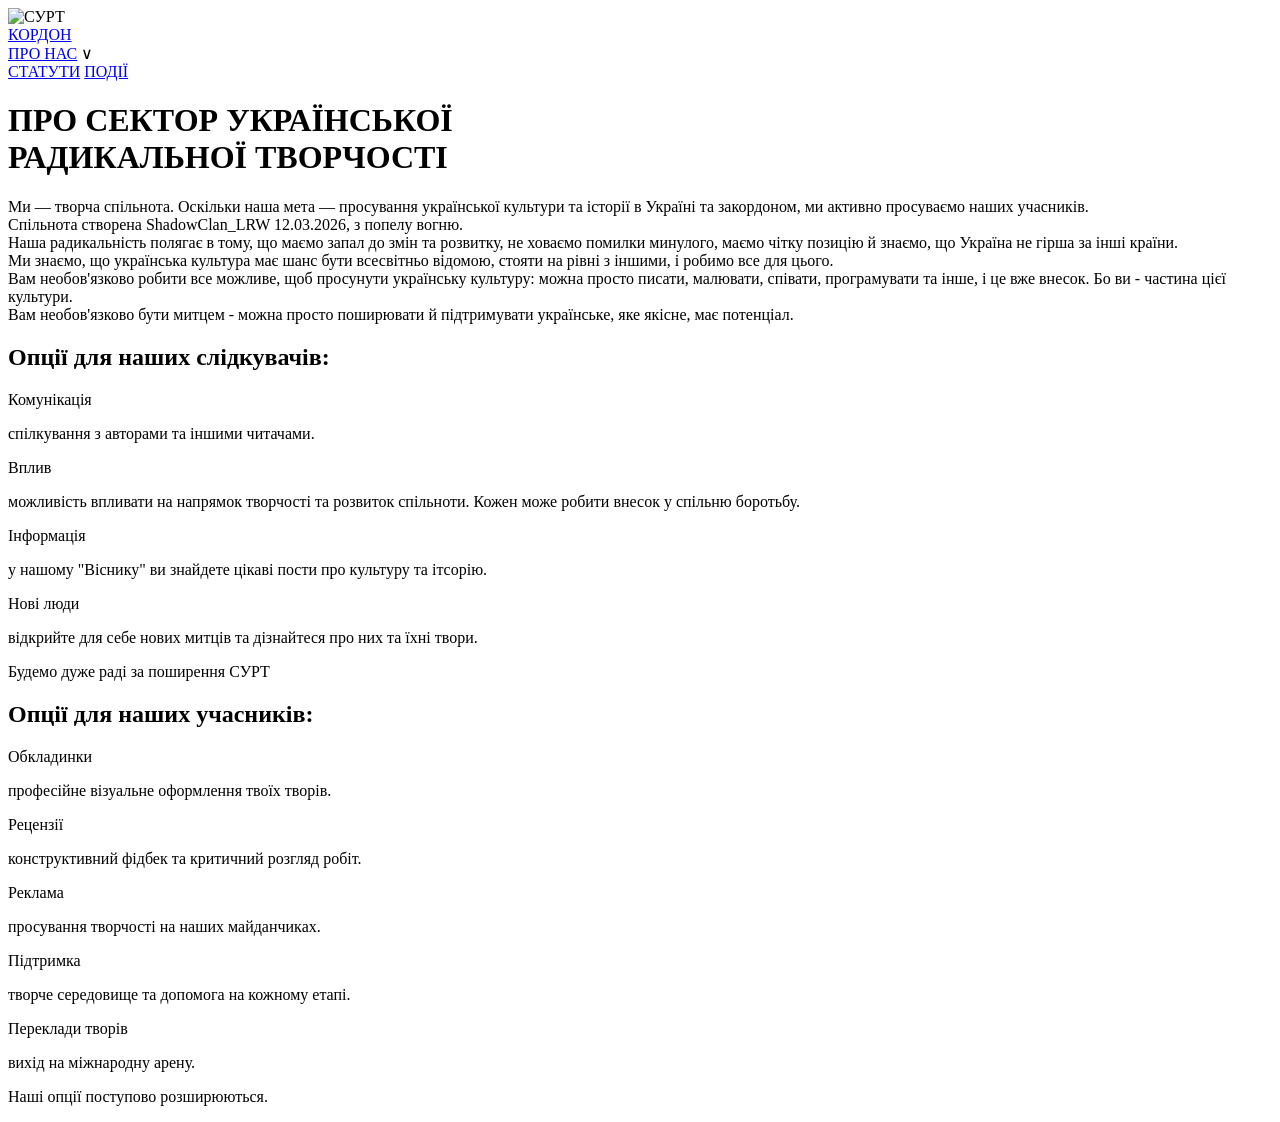
==== about.html @ 91644894 "Add files via upload" ====
<!DOCTYPE html>
<html lang="uk">
<head>
    <meta charset="UTF-8">
    <meta name="viewport" content="width=device-width, initial-scale=1.0">
    <title>Про СУРТ</title>
    <link rel="stylesheet" href="../css/style.css">
    <link rel="stylesheet" href="../css/about.css">
</head>
<body>

<div class="app-container"> <aside class="sidebar"> <div class="sidebar-logo-container"> 
            <img src="../img/logo.jpg" alt="СУРТ" class="sidebar-logo">
        </div>
        <nav>
    <a href="index.html" class="nav-item">КОРДОН</a> 
    <div class="dropdown" id="about-dropdown">
    <div class="nav-item-wrapper">
        <a href="about.html" class="nav-item active">ПРО НАС</a>
        <span class="dropdown-toggle-arrow">∨</span>
    </div>
    
    <div class="dropdown-content">
        <a href="statut.html" class="sub-item">СТАТУТИ</a>
        <a href="activity.html" class="sub-item">ПОДІЇ</a>
    </div>
</div>
</nav>
    </aside>

    <main class="main-content about-page"> <header class="about-header">
            <h1 class="main-title">
                <span class="prefix">ПРО</span>
                СЕКТОР УКРАЇНСЬКОЇ <br>
                <span class="red">РАДИКАЛЬНОЇ</span> ТВОРЧОСТІ
            </h1>
        </header>

        <div class="credo">
            <p>Ми — творча спільнота. Оскільки наша мета — <span class="red">просування української культури та історії</span> в Україні та закордоном, ми активно просуваємо наших учасників.
                <br>
                Спільнота створена ShadowClan_LRW 12.03.2026, з попелу вогню. 
                <br>
                Наша радикальність полягає в тому, що маємо запал до змін та розвитку, не ховаємо помилки минулого, маємо чітку позицію й знаємо, що Україна не гірша за інші країни. 
                <br>
                Ми знаємо, що українська культура має шанс бути всесвітньо відомою, стояти на рівні з іншими, і робимо все для цього. 
                    <br>
                Вам необов'язково робити все можливе, щоб просунути українську культуру: можна просто писати, малювати, співати, програмувати та інше, і це вже внесок. Бо <span class="red">ви - частина цієї культури.</span>
                <br>
                <span class="red">Вам необов'язково бути митцем</span> - можна просто поширювати й підтримувати українське, яке якісне, має потенціал.
            </p>
        </div>

        <section class="options-section">
            <h2 class="section-title">Опції для наших слідкувачів:</h2>
            <div class="services-stack">
                <div class="service-card">
                    <span class="label">Комунікація</span>
                    <p>спілкування з авторами та іншими читачами.</p>
                </div>
                <div class="service-card">
                    <span class="label">Вплив</span>
                    <p>можливість впливати на напрямок творчості та розвиток спільноти. Кожен може робити внесок у спільню боротьбу.</p>
                </div>
                <div class="service-card">
                    <span class="label">Інформація</span>
                    <p>у нашому "Віснику" ви знайдете цікаві пости про культуру та ітсорію.</p>
                </div>
                <div class="service-card">
                    <span class="label">Нові люди</span>
                    <p>відкрийте для себе нових митців та дізнайтеся про них та їхні твори.</p>
                </div>
            </div>
            <p class="thank">Будемо дуже раді за поширення СУРТ</p>
        </section>

        <section class="options-section">
            <h2 class="section-title">Опції для наших учасників:</h2>
            <div class="services-stack">
                <div class="service-card">
                    <span class="label">Обкладинки</span>
                    <p>професійне візуальне оформлення твоїх творів.</p>
                </div>
                <div class="service-card">
                    <span class="label">Рецензії</span>
                    <p>конструктивний фідбек та критичний розгляд робіт.</p>
                </div>
                <div class="service-card">
                    <span class="label">Реклама</span>
                    <p>просування творчості на наших майданчиках.</p>
                </div>
                <div class="service-card">
                    <span class="label">Підтримка</span>
                    <p>творче середовище та допомога на кожному етапі.</p>
                </div>
                <div class="service-card">
                    <span class="label">Переклади творів</span>
                    <p>вихід на міжнародну арену.</p>
                </div>
            </div>
            <p class="expand-info">Наші опції поступово розширюються.</p>
        </section>

    </main>
</div>

<script>
    document.addEventListener('DOMContentLoaded', function() {
        const dropdown = document.getElementById('surt-dropdown');
        const toggle = dropdown.querySelector('.dropdown-toggle');

        if (toggle) {
            toggle.addEventListener('click', function(e) {
                e.preventDefault();
                dropdown.classList.toggle('open');
            });
        }
    });

document.addEventListener('DOMContentLoaded', function() {
    // Шукаємо всі стрілочки для розкриття
    const arrows = document.querySelectorAll('.dropdown-toggle-arrow');

    arrows.forEach(arrow => {
        arrow.addEventListener('click', function(e) {
            // Знаходимо батьківський блок dropdown і перемикаємо клас open
            const dropdown = this.closest('.dropdown');
            dropdown.classList.toggle('open');
        });
    });
});

</script>

<script>
    document.addEventListener('DOMContentLoaded', function() {
        const path = window.location.pathname;

        // Якщо ми на сторінці ПРО НАС або дочірніх (statut.html, activity.html)
        if (path.includes('about.html') || path.includes('statut.html') || path.includes('activity.html')) {
            document.getElementById('about-dropdown').classList.add('open');
        }

        // Якщо ми на сторінці ОСОБОВОГО ВІДДІЛУ
        if (path.includes('writers.html')) { // Додайте сюди інші файли відділу
            document.getElementById('surt-dropdown').classList.add('open');
        }
    });
</script>

</body>
</html>
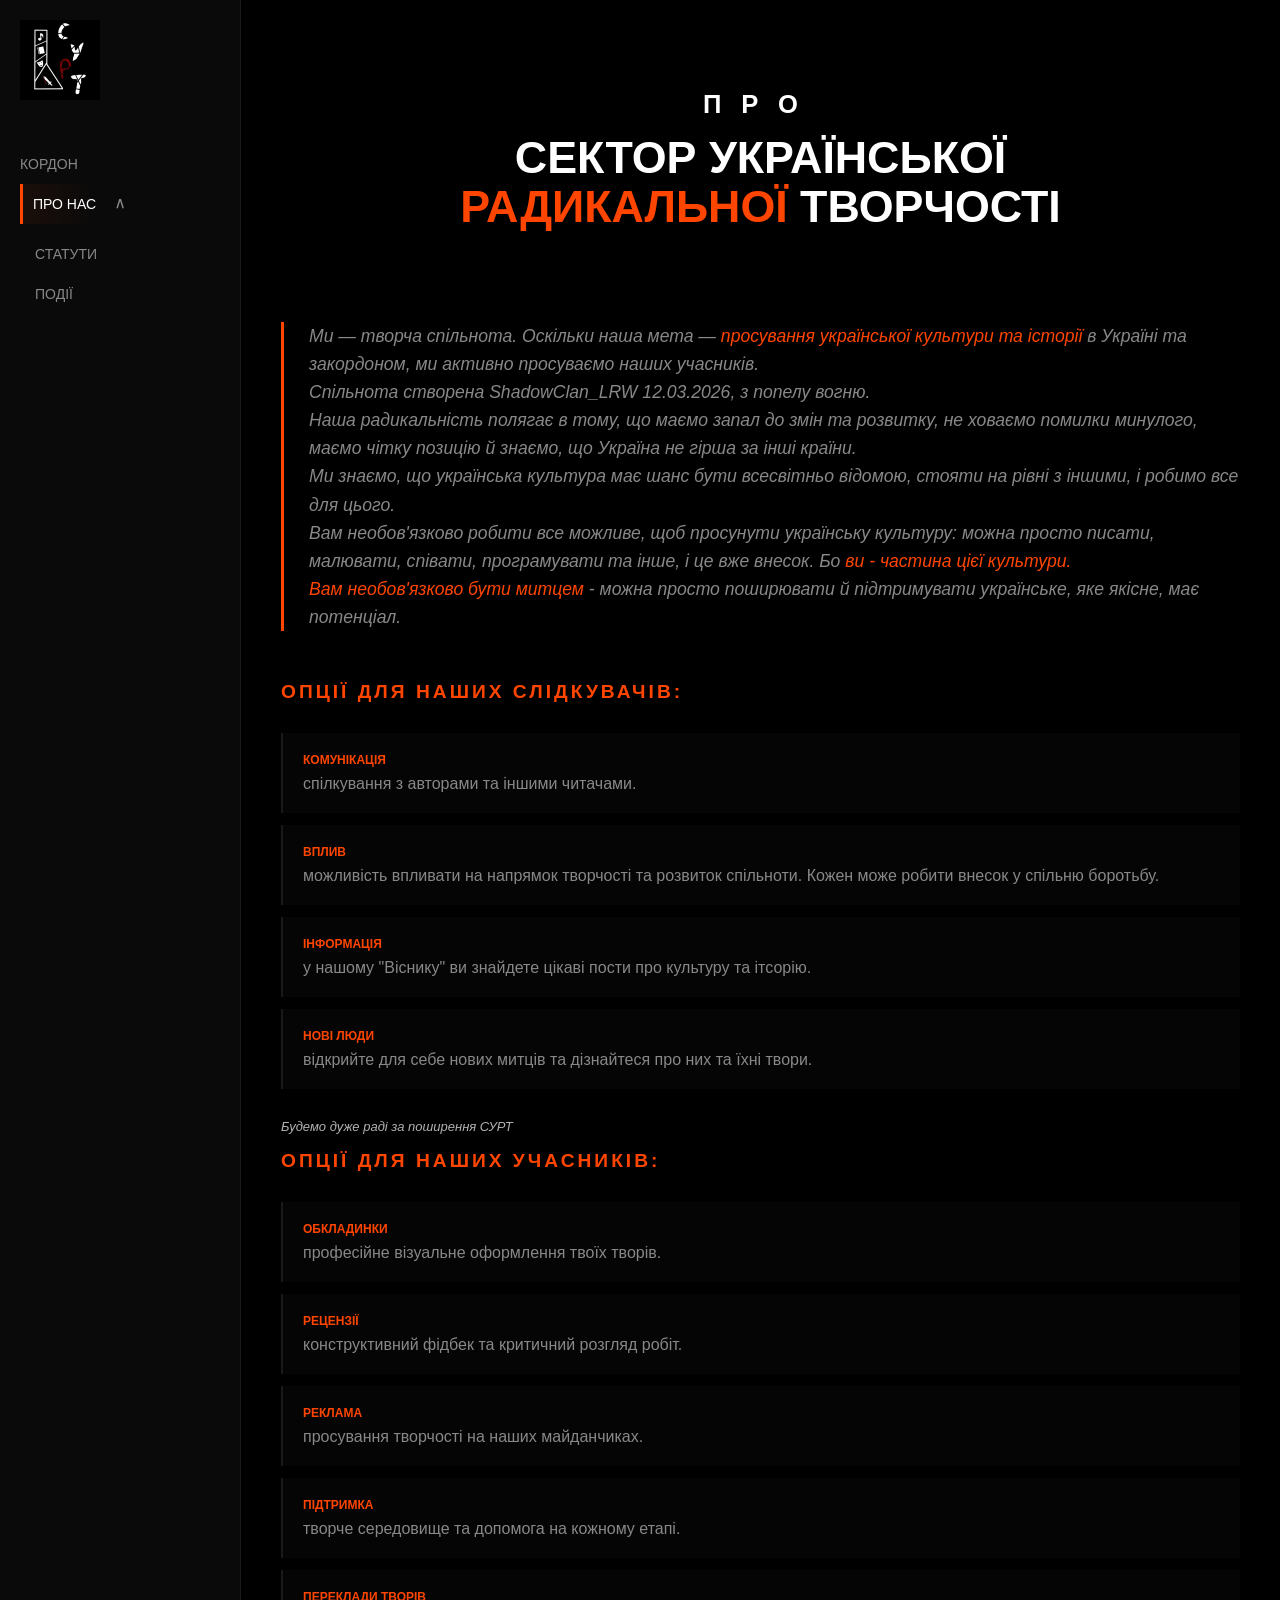
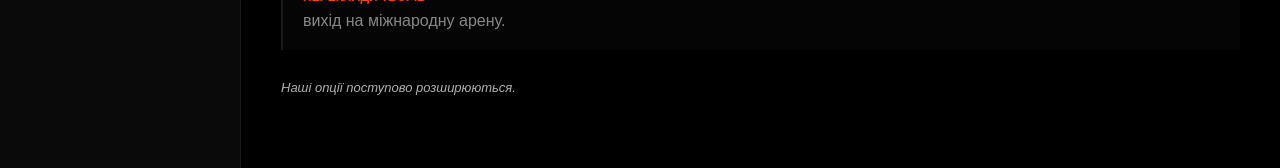
==== commit 7ea5ca0e: "Update about.html" ====
--- a/about.html
+++ b/about.html
@@ -4,13 +4,13 @@
     <meta charset="UTF-8">
     <meta name="viewport" content="width=device-width, initial-scale=1.0">
     <title>Про СУРТ</title>
-    <link rel="stylesheet" href="../css/style.css">
-    <link rel="stylesheet" href="../css/about.css">
+    <link rel="stylesheet" href="style.css">
+    <link rel="stylesheet" href="about.css">
 </head>
 <body>
 
 <div class="app-container"> <aside class="sidebar"> <div class="sidebar-logo-container"> 
-            <img src="../img/logo.jpg" alt="СУРТ" class="sidebar-logo">
+            <img src="logo.jpg" alt="СУРТ" class="sidebar-logo">
         </div>
         <nav>
     <a href="index.html" class="nav-item">КОРДОН</a> 
@@ -149,4 +149,4 @@
 </script>
 
 </body>
-</html>+</html>
--- a/style.css
+++ b/style.css
@@ -0,0 +1,116 @@
+/* ГЛОБАЛЬНА БАЗА */
+body { 
+    background-color: #000; 
+    color: #fff; 
+    font-family: 'Segoe UI', Tahoma, Geneva, Verdana, sans-serif; 
+    margin: 0; 
+}
+
+.app-container { 
+    display: flex; 
+    min-height: 100vh; 
+}
+
+.main-content { 
+    flex: 1; 
+}
+
+.red { 
+    color: #ff4500; 
+}
+
+/* SIDEBAR & NAV */
+.sidebar { 
+    width: 200px; 
+    background: #0a0a0a; 
+    border-right: 1px solid #1a1a1a; 
+    padding: 20px; 
+    flex-shrink: 0; 
+}
+
+.sidebar-logo { 
+    max-width: 80px; 
+    margin-bottom: 40px; 
+}
+
+.sidebar nav a { 
+    display: block; 
+    color: #888; 
+    text-decoration: none; 
+    padding: 12px 0; 
+    font-size: 14px; 
+    transition: 0.3s; 
+}
+
+.sidebar nav a.active,
+.sidebar nav a:hover, 
+.dropdown-toggle:hover {
+    color: #fff !important;
+    border-left: 3px solid #ff4500;
+    padding-left: 10px;
+    background: linear-gradient(to right, #ff450011, transparent);
+}
+
+.dropdown-toggle:hover .arrow {
+    color: #ff4500;
+}
+
+/* DROPDOWN (ВИПАДАЮЧЕ МЕНЮ) */
+.dropdown-content { 
+    max-height: 0; 
+    overflow: hidden; 
+    transition: 0.3s; 
+    display: flex; 
+    flex-direction: column; 
+    padding-left: 15px; 
+}
+
+.dropdown.open .dropdown-content { 
+    max-height: 200px; 
+    margin-top: 10px; 
+}
+
+.dropdown.open .arrow { 
+    transform: rotate(180deg); 
+    display: inline-block; 
+}
+
+.sub-item { 
+    color: #666; 
+    text-decoration: none; 
+    font-size: 13px; 
+    padding: 5px 0; 
+}
+
+.sub-item:hover { 
+    color: #ff4500; 
+}
+
+.arrow {
+    display: inline-block;
+    transition: transform 0.3s;
+}
+
+.nav-item-wrapper {
+    display: flex;
+    align-items: center;
+    justify-content: flex-start; /* Змінюємо тут: тепер вони стоять поруч */
+    gap: 8px; /* Саме цей параметр регулює точну відстань у пікселях */
+    cursor: pointer;
+}
+
+.dropdown-toggle-arrow {
+    color: #888;
+    padding: 10px;
+    transition: 0.3s;
+}
+
+.dropdown-toggle-arrow:hover {
+    color: #ff4500;
+}
+
+/* Коли список відкритий, повертаємо стрілочку */
+.dropdown.open .dropdown-toggle-arrow {
+    transform: rotate(180deg);
+}
+
--- a/about.css
+++ b/about.css
@@ -0,0 +1,102 @@
+/* ВІДСТУПИ ДЛЯ ВСІЄЇ СТОРІНКИ */
+.about-page {
+    padding: 60px 40px;
+}
+
+/* ЗАГОЛОВОК — ЦЕНТРУЄМО */
+.about-header {
+    width: 100%;
+    text-align: center;
+    margin-bottom: 60px;
+}
+
+.main-title {
+    color: #fff;
+    text-transform: uppercase;
+    line-height: 1.1;
+    font-size: 2.8rem;
+    display: inline-block;
+}
+
+.prefix {
+    display: block;
+    font-size: 1.6rem;
+    letter-spacing: 20px;
+    margin-bottom: 15px;
+    font-weight: 900;
+}
+
+.credo {
+    color: #888; /* Твій сірий текст */
+    border-left: 3px solid #ff4500; /* Помаранчева полосочка збоку */
+    padding-left: 25px; /* Відступ від лінії до тексту */
+    margin: 40px 0 50px 0; /* Відступи зверху та знизу */
+    max-width: 1200px; /* Щоб текст не розтягувався на весь екран */
+}
+
+.credo p {
+    font-style: italic; /* Робимо текст курсивним */
+    font-size: 1.1rem;
+    line-height: 1.6; /* Додаємо простору між рядками для читабельності */
+    margin: 0;
+}
+
+/* СЕКЦІЯ ОПЦІЙ */
+.options-section {
+    max-width: 1200px;
+}
+
+.section-title {
+    color: #ff4500; /* Використовуємо твій колір з style.css */
+    font-size: 1.2rem;
+    text-transform: uppercase;
+    letter-spacing: 3px;
+    margin-bottom: 30px;
+}
+
+.services-stack {
+    display: flex;
+    flex-direction: column;
+    gap: 12px;
+}
+
+.service-card {
+    border-left: 2px solid #1a1a1a;
+    padding: 20px;
+    background: #050505;
+    transition: 0.3s ease;
+}
+
+.service-card:hover {
+    border-left-color: #ff4500;
+    background: #0a0a0a;
+    transform: translateX(5px);
+}
+
+.service-card .label {
+    color: #ff4500;
+    font-weight: bold;
+    text-transform: uppercase;
+    font-size: 12px;
+    margin-bottom: 8px;
+    display: block;
+}
+
+.service-card p {
+    color: #888;
+    margin: 0;
+}
+
+.expand-info {
+    margin-top: 30px;
+    color: #b4b1b1;
+    font-style: italic;
+    font-size: 13px;
+}
+
+.thank {
+    margin-top: 30px;
+    color: #b4b1b1;
+    font-style: italic;
+    font-size: 13px;
+}
